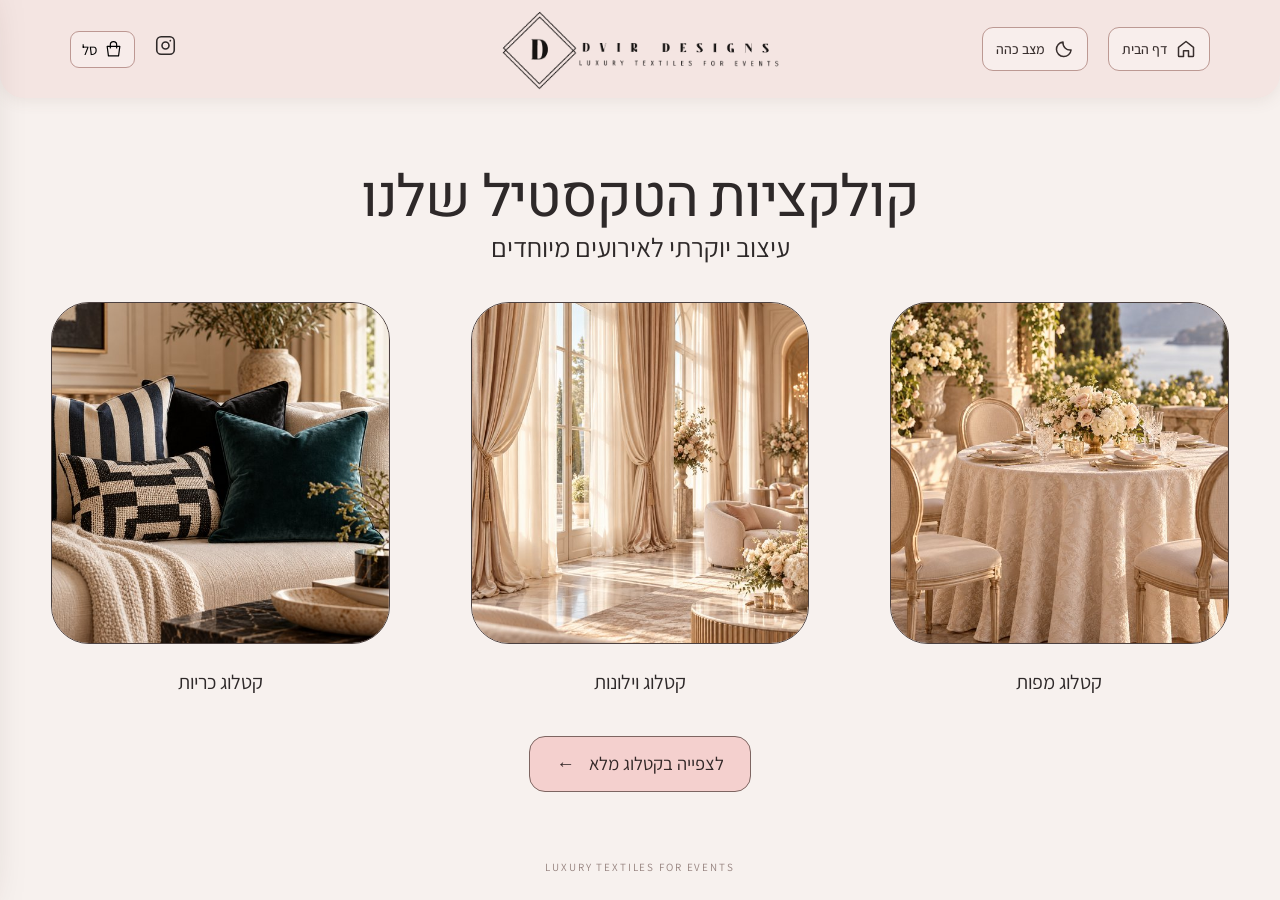
==== index.html @ cbedd1a1 "Add Instagram shortcut beside cart in header" ====
<!doctype html>
<html lang="he" dir="rtl">
<head>
  <meta charset="utf-8">
  <meta name="viewport" content="width=device-width,initial-scale=1">
  <meta name="theme-color" content="#f4e5e2">
  <meta name="description" content="DVIR DESIGNS — קולקציות טקסטיל יוקרתי לאירועים. כריות, וילונות ומפות, וסל מוצרים לשיתוף.">
  <title>DVIR DESIGNS · Luxury Textiles for Events</title>
  <link rel="preconnect" href="https://fonts.googleapis.com">
  <link rel="preconnect" href="https://fonts.gstatic.com" crossorigin>
  <link href="https://fonts.googleapis.com/css2?family=Assistant:wght@400;500;600;700&display=swap" rel="stylesheet">
  <script src="theme.js"></script>
  <link rel="stylesheet" href="style.css">
  <link rel="stylesheet" href="catalog-enhancements.css">
  <link rel="stylesheet" href="theme.css">
  <script src="config.js" defer></script>
  <script src="app.js" defer></script>
</head>
<body>
  <header class="site-header">
    <div class="header-inner">
      <div class="nav-right">
        <a class="home-nav-button" href="#home" data-nav="home" aria-label="דף הבית" title="דף הבית">
          <svg viewBox="0 0 24 24" width="20" height="20" fill="none" stroke="currentColor" stroke-width="1.8" stroke-linecap="round" stroke-linejoin="round" aria-hidden="true"><path d="m3 10 9-7 9 7v10a1 1 0 0 1-1 1h-5v-7H9v7H4a1 1 0 0 1-1-1z"/></svg>
          <span class="home-nav-label">דף הבית</span>
        </a>
        <button type="button" class="theme-toggle" id="theme-toggle" aria-label="מעבר למצב כהה" title="מעבר למצב כהה">
<svg class="theme-icon theme-icon-moon" viewBox="0 0 24 24" width="20" height="20" fill="none" stroke="currentColor" stroke-width="1.8" stroke-linecap="round" stroke-linejoin="round" aria-hidden="true"><path d="M20.5 13.2A8.7 8.7 0 0 1 10.8 3.5a8.8 8.8 0 1 0 9.7 9.7Z"/></svg>
<svg class="theme-icon theme-icon-sun" viewBox="0 0 24 24" width="20" height="20" fill="none" stroke="currentColor" stroke-width="1.8" stroke-linecap="round" stroke-linejoin="round" aria-hidden="true"><circle cx="12" cy="12" r="4"/><path d="M12 2v2m0 16v2M4.93 4.93l1.42 1.42m11.3 11.3 1.42 1.42M2 12h2m16 0h2M4.93 19.07l1.42-1.42M17.65 6.35l1.42-1.42"/></svg>
<span class="theme-label">מצב כהה</span></button></div>
      <a class="wordmark" href="#home" data-nav="home" aria-label="DVIR DESIGNS · דף הבית"><img src="assets/logo.png" alt="DVIR DESIGNS · Luxury Textiles for Events"></a>
      <div class="nav-left">
        <a class="instagram-nav-button" href="https://www.instagram.com/sarit_dvir_?igsh=YzA3M2V4NDdybXdp&amp;igsi=YzA3M2V4NDdybXdp" target="_blank" rel="noopener noreferrer" aria-label="פתיחת עמוד האינסטגרם" title="אינסטגרם">
          <svg viewBox="0 0 24 24" width="21" height="21" fill="none" stroke="currentColor" stroke-width="1.8" stroke-linecap="round" stroke-linejoin="round" aria-hidden="true">
            <rect x="2" y="2" width="20" height="20" rx="5"/>
            <circle cx="12" cy="12" r="4"/>
            <circle cx="17.5" cy="6.5" r="1" fill="currentColor" stroke="none"/>
          </svg>
        </a>
        <button class="basket-trigger" id="cart-trigger" type="button" aria-label="פתיחת סל מוצרים">
          <svg viewBox="0 0 24 24" fill="none" stroke="currentColor" stroke-width="1.5" stroke-linecap="round" stroke-linejoin="round" aria-hidden="true"><path d="M4 8h16l-1.6 12H5.6L4 8Z"/><path d="M8 10V6a4 4 0 0 1 8 0v4"/></svg>
          <span>סל</span><span class="basket-count" id="cart-count" hidden>0</span>
        </button>
      </div>
    </div>
  </header>

  <main id="main">
    <section class="home-view view is-current" id="view-home" aria-labelledby="home-heading">
      <div class="home-intro">
        <h1 id="home-heading">קולקציות הטקסטיל שלנו</h1>
        <p>עיצוב יוקרתי לאירועים מיוחדים</p>
      </div>
      <div class="category-grid">
        <a href="#pillows" data-nav="pillows" class="category-tile">
          <span class="category-image category-image-pillows"><img src="assets/home-pillows.jpg" alt="כריות נוי על ספה אלגנטית"></span>
          <span class="category-label">קטלוג כריות</span>
        </a>
        <a href="#curtains" data-nav="curtains" class="category-tile">
          <span class="category-image"><img src="assets/home-curtains.jpg" alt="וילונות ארוכים באולם אירועים אלגנטי"></span>
          <span class="category-label">קטלוג וילונות</span>
        </a>
        <a href="#tables" data-nav="tables" class="category-tile">
          <span class="category-image"><img src="assets/home-tables.jpg" alt="שולחן אירוח חגיגי עם מפת שולחן"></span>
          <span class="category-label">קטלוג מפות</span>
        </a>
      </div>
      <a class="pink-button home-cta" href="#all" data-nav="all">לצפייה בקטלוג מלא <span aria-hidden="true">←</span></a>
    </section>

    <section class="catalog-view view" id="view-catalog" aria-labelledby="catalog-heading" hidden>
      <div class="catalog-topbar">
      <div class="catalog-intro">
        <a href="#home" data-nav="home" class="back-home">← חזרה לקולקציות</a>
        <h1 id="catalog-heading">קטלוג כריות</h1>
        <p id="catalog-subtitle">בחרו פריטים וכמויות והוסיפו אותם לסל. בכריות עם כמה מידות ניתן לבחור מידה.</p>
      </div>
      <div class="kind-tabs" role="group" aria-label="בחירת קטלוג">
          <button type="button" class="kind active" data-category="pillows">כריות</button>
          <button type="button" class="kind" data-category="curtains">וילונות</button>
          <button type="button" class="kind" data-category="tables">מפות</button>
          <button type="button" class="kind" data-category="all">הקטלוג המלא</button>
        </div>
      </div>
      <div class="catalog-tools"><div class="filters-area" id="filters-area">
          <div class="size-tabs" role="group" aria-label="סינון לפי מידה">
            <button type="button" class="size-chip active" data-size="">הכל</button>
            <button type="button" class="size-chip" data-size="45×45">45×45</button>
            <button type="button" class="size-chip" data-size="30×60">30×60</button>
            <button type="button" class="size-chip" data-size="60×60">60×60</button>
            <button type="button" class="size-chip" data-size="נקניק">נקניק</button>
          </div>
        </div>
          <label class="search-wrap"><span class="sr-only">חיפוש מוצר</span><svg viewBox="0 0 24 24" aria-hidden="true" width="18" height="18" fill="none" stroke="currentColor" stroke-width="1.6"><circle cx="10.5" cy="10.5" r="6.5"/><path d="m15.5 15.5 5 5"/></svg><input id="search-products" type="search" placeholder="חיפוש לפי דגם (P-174 / C-026), צבע או שם" autocomplete="off"></label>
      </div>
      <p class="result-line" id="result-line"></p>
      <p class="catalog-disclaimer" id="catalog-disclaimer">המחירים והמלאי כפופים לאישור העסק. תמונות המוצרים שמורות בקובצי האתר. ט.ל.ח</p>
      <div class="products-grid" id="products-grid" aria-live="polite"></div>
      <div class="no-results" id="no-results" hidden>לא נמצאו פריטים. נסו לשנות את החיפוש או הסינון.</div>
      <div class="pagination" id="pagination" aria-label="טעינת מוצרים נוספים"></div>
      <div class="tables-empty" id="tables-empty" hidden>
        <img src="assets/home-tables.jpg" alt="שולחן עם מפה מעוצבת">
        <div><h2>קטלוג מפות</h2><p>טרם התקבלו נתוני מוצרים ומחירים מאומתים עבור המפות. עד להשלמת האימות, הקטלוג לא מציג דגמים או מחירים משוערים.</p><a href="https://dvir-designs.squarespace.com/" target="_blank" rel="noopener noreferrer" class="pink-button">לאתר המקורי ↗</a></div>
      </div>
    </section>

  </main>

  <footer class="footer">LUXURY TEXTILES FOR EVENTS</footer>

  <div class="cart-scrim" id="cart-scrim" hidden></div>
  <aside class="cart-panel" id="cart-panel" role="dialog" aria-label="סל המוצרים שלי" aria-modal="true" aria-hidden="true">
    <div class="cart-top">
      <div><h2>סל המוצרים שלי <span id="basket-number"></span></h2><p class="cart-top-note">בדיקת הפריטים לפני יצירת קישור לשיתוף</p></div>
      <button class="close-cart" id="close-cart" type="button" aria-label="סגירת הסל">×</button>
    </div>
    <div class="cart-list" id="cart-list"></div>
    <div class="cart-bottom">
      <div class="total-line"><span>סכום ביניים (כולל הצעות)</span><strong id="total">₪0</strong></div>
      <p id="pricing-note" class="cart-disclaimer" hidden>הצעות מחיר הן של הלקוח וטרם אושרו על ידי העסק.</p>
      <div class="customer-identification">
        <label for="customer-name">שם הלקוח <span aria-hidden="true">*</span></label>
        <input id="customer-name" name="customer-name" type="text" required maxlength="80" autocomplete="name" placeholder="יש להזין שם לפני שיתוף הסל" aria-describedby="customer-name-error customer-name-help">
        <p id="customer-name-error" role="alert" class="customer-name-error" hidden>חובה להזין שם לקוח לפני שיתוף הסל.</p>
        <p id="customer-name-help" class="customer-name-help">השם יופיע בהודעת WhatsApp ובקישור לסל. אין צורך להירשם.</p>
      </div>
      <button class="pink-button full" type="button" id="share-cart">סיום ויצירת קישור לסל <span aria-hidden="true">↗</span></button>
      <button class="outline-button full" type="button" id="whatsapp-share" disabled>שיתוף הסל ב־WhatsApp ↗</button>
      <div class="share-link-box" id="share-link-box" hidden>
        <label for="share-link-input">קישור לשיתוף הסל</label>
        <div class="share-field"><input type="text" id="share-link-input" dir="ltr" readonly aria-label="קישור לשיתוף הסל"><button type="button" id="copy-share-link" class="share-copy">העתקה</button></div>
        <p id="share-hint">הקישור מציג את כל הפריטים והכמויות כאשר פותחים אותו באתר שפורסם.</p>
      </div>
      <button class="outline-button full" type="button" id="copy-cart">העתקת רשימת המוצרים</button>
      <p class="cart-disclaimer">המחירים המוצעים בסל הם הצעות שלך בלבד ויישמרו בקישור השיתוף. העסק צריך לאשר אותן ואת המלאי; זו אינה הזמנה ששולמה.</p>
    </div>
  </aside>
  <dialog class="image-lightbox" id="image-lightbox" aria-modal="true" aria-labelledby="zoom-caption">
    <button class="zoom-close" id="zoom-close" type="button" aria-label="סגירת תמונה מוגדלת">×</button>
    <img id="zoom-image" alt="" decoding="async">
    <p id="zoom-caption"></p>
  </dialog>
  <div class="toast" id="toast" role="status" aria-live="polite"></div>
</body>
</html>
---- style.css ----
@import url('https://fonts.googleapis.com/css2?family=Assistant:wght@400;500;600;700&family=Heebo:wght@400;500&display=swap');
:root {
  --cream:#f7f1ee; --pink:#f4d0ce; --header:#f4e5e2; --ink:#2e2929;
  --stroke:#c0a6a0; --muted:#776c69; --card:#fff; --font:'Assistant',Arial,sans-serif;
}
*{box-sizing:border-box}
html{scroll-behavior:smooth}
body{margin:0;background:var(--cream);color:var(--ink);font:400 18px/1.4 var(--font);min-height:100vh;overflow-x:hidden}
body.cart-open{overflow:hidden}
[hidden]{display:none!important}
a{color:inherit;text-decoration:none}button,input,select{font:inherit}button{cursor:pointer}
button:disabled{opacity:.48;cursor:not-allowed}
img{max-width:100%;display:block}
a:focus-visible,button:focus-visible,input:focus-visible,select:focus-visible{outline:3px solid #a87974;outline-offset:3px}
.sr-only{position:absolute;width:1px;height:1px;padding:0;margin:-1px;overflow:hidden;clip:rect(0,0,0,0);white-space:nowrap;border:0}

/* Figma: unified pastel banner and the sole DVIR wordmark */
.site-header{position:relative;z-index:4;background:var(--header);border-radius:26px;margin:12px clamp(10px,1.4vw,26px) 0;overflow:hidden}
.header-inner{min-height:clamp(112px,16.3vh,172px);max-width:1800px;margin:auto;display:grid;grid-template-columns:1fr minmax(220px,590px) 1fr;align-items:center;padding:8px clamp(18px,5.5vw,92px);gap:14px}
.nav-right,.nav-left{display:flex;align-items:center;gap:clamp(8px,1.5vw,23px);font-size:clamp(15px,1.35vw,22px)}
.nav-right{justify-content:flex-start}.nav-left{justify-content:flex-end}
.nav-right a:hover,.nav-left a:hover{color:#9b6860}
.wordmark{width:100%;max-width:550px;justify-self:center}
.wordmark img{width:100%;height:auto;max-height:144px;object-fit:contain}
.basket-trigger{background:rgba(255,255,255,.28);border:1px solid #bd9893;border-radius:9px;padding:7px 11px;display:inline-flex;gap:7px;align-items:center;font-size:15px;white-space:nowrap}
.basket-trigger svg{width:19px;height:19px}
.basket-trigger:hover{background:#fff7f5}
.basket-count{display:inline-grid;min-width:19px;height:19px;place-items:center;background:#a77972;color:white;border-radius:20px;font-size:11px}

/* Figma home: generous negative space, three tall rounded collections */
main{min-height:calc(100vh - 184px)}
.view{width:100%;max-width:1800px;margin:0 auto}
.home-view{min-height:calc(100dvh - 200px);padding:clamp(32px,5.4vh,58px) clamp(20px,4vw,76px) 60px;display:flex;align-items:center;flex-direction:column}
.home-intro{text-align:center}
.home-intro h1{font-family:'Heebo',var(--font);font-size:clamp(36px,4.5vw,64px);line-height:1.13;font-weight:400;margin:0;letter-spacing:-.025em}
.home-intro p{font-size:clamp(18px,2.1vw,32px);line-height:1.3;margin:1px 0 0}
.category-grid{display:grid;grid-template-columns:repeat(3,minmax(0,1fr));gap:clamp(35px,6.3vw,110px);direction:ltr;width:100%;max-width:1230px;margin:clamp(30px,4vh,44px) auto 0;align-items:start}
.category-tile{direction:rtl;display:flex;flex-direction:column;align-items:center;gap:24px;text-align:center;min-width:0}
.category-image{display:block;width:100%;height:min(38vh,370px);min-height:258px;aspect-ratio:.93;overflow:hidden;border:1px solid #4c4140;border-radius:38px;background:#e6d6ce;transition:transform .22s ease,box-shadow .22s ease}
.category-image img{width:100%;height:100%;object-fit:cover;object-position:center}
.category-image-pillows img{transform:scaleX(-1)}
.category-tile:hover .category-image{transform:translateY(-4px);box-shadow:0 13px 25px #6f4c4226}
.category-label{font-size:clamp(20px,1.5vw,26px)}
.pink-button{display:inline-flex;align-items:center;justify-content:center;gap:14px;min-height:56px;padding:10px 26px;border:1px solid #7d6561;border-radius:16px;background:var(--pink);color:#322727;font-size:clamp(15px,1.45vw,20px);transition:background .2s}
.pink-button:hover{background:#edbfbd}
.home-cta{margin-top:clamp(30px,4.5vh,53px)}

/* Figma catalog: 5 tall cards per row with authentic stock/size selector */
.catalog-view{width:100%;max-width:1770px;padding:30px clamp(18px,3.3vw,60px) 70px;min-height:calc(100dvh - 184px)}
.catalog-topbar{display:flex;justify-content:space-between;gap:30px;align-items:center;margin-bottom:12px;flex-wrap:wrap}
.catalog-intro{text-align:right}
.catalog-intro h1{font-size:clamp(30px,3vw,43px);font-weight:500;margin:2px 0;line-height:1.15}
.catalog-intro p{margin:0;font-size:16px;color:var(--muted)}
.back-home{font-size:13px;color:#92655f}
.back-home:hover{text-decoration:underline}
.kind-tabs,.size-tabs{display:flex;gap:9px;flex-wrap:wrap;align-items:center;justify-content:center}
.kind,.size-chip{border:1px solid #9f8b86;background:#fffaf7;border-radius:99px;font-size:14px;color:#3e3531;min-height:31px;padding:4px 16px;white-space:nowrap}
.kind:hover,.size-chip:hover{background:#f7e3e0}
.kind.active,.size-chip.active{background:var(--pink);border-color:#b9908b}
.catalog-tools{display:flex;justify-content:center;border-bottom:1px solid #ebdedb;padding:12px 0 14px;gap:20px}
.filters-area{display:flex;justify-content:center;gap:17px;align-items:center;flex-wrap:wrap}
.search-wrap{display:flex;align-items:center;gap:8px;border:1px solid #cdbbb6;background:#fffbf9;border-radius:7px;padding:5px 10px;min-height:35px;color:#816f6a}
.search-wrap input{border:0;outline:0;background:transparent;color:var(--ink);font-size:14px;width:165px}
.result-line{text-align:center;font-size:14px;color:#7a6b66;margin:10px 0 5px}
.catalog-disclaimer{text-align:center;font-size:12px;color:#8b7a75;margin:0 0 18px}
.products-grid{display:grid;grid-template-columns:repeat(5,minmax(0,1fr));gap:clamp(12px,1.6vw,22px);direction:rtl}
.product-card{min-width:0;background:white;border:1px solid #a89a97;border-radius:8px;display:flex;flex-direction:column;align-items:stretch;padding:12px 13px 13px;min-height:395px;transition:box-shadow .2s}
.product-card:hover{box-shadow:0 9px 18px #49302912}
.product-photo{width:100%;height:clamp(166px,17.2vw,216px);display:grid;place-items:center;overflow:hidden;background:#fff}
.product-photo img{display:block;width:100%;height:100%;object-fit:contain}
.product-photo .picture-warning{display:none;font-size:12px;color:#76655e;text-align:center}
.product-photo.is-broken img{display:none}.product-photo.is-broken .picture-warning{display:block}
.product-title{text-align:center;font-size:17px;line-height:1.23;font-weight:500;margin:8px 0 3px}
.product-price{text-align:center;font-size:20px;margin:1px 0 3px}
.product-size-label{text-align:center;color:#83756f;font-size:12px;min-height:19px;margin:0 0 6px}
.product-options{margin-top:auto;display:flex;flex-direction:column;gap:4px}
.product-options label{font-size:12px;color:#73635d;text-align:center}
.product-size{background:white;border:1px solid #d3c1bb;border-radius:5px;height:30px;width:100%;font-size:12px;color:#4a3f3a;padding:0 5px;text-align:center}
.product-stock{text-align:center;color:#786a65;font-size:12px;min-height:18px}
.product-add{font-size:13px;color:#463430;font-weight:500;border:1px solid #caa9a4;border-radius:8px;min-height:33px;background:#f0cfcc;padding:5px 8px}
.product-add:hover{background:#e7bdb8}
.no-results{text-align:center;padding:60px 18px;color:var(--muted)}
.pagination{margin:26px auto 0;display:flex;justify-content:center;align-items:center;gap:8px;flex-wrap:wrap;direction:rtl}
.pagination button{border:1px solid #d5beb7;border-radius:7px;background:white;color:#4a3a36;padding:7px 12px;min-width:36px}
.pagination button.active,.pagination button:hover:not(:disabled){background:var(--pink)}
.page-ellipsis{color:#7b6d68;padding:0 2px}
.tables-empty{margin:40px auto;max-width:800px;border-radius:16px;background:#fff;border:1px solid #ddc9c2;display:grid;grid-template-columns:minmax(160px,240px) 1fr;align-items:center;gap:26px;padding:18px}
.tables-empty img{aspect-ratio:1;object-fit:cover;border-radius:12px}
.tables-empty h2{font-weight:500;margin:0 0 8px}.tables-empty p{margin:0 0 15px;color:var(--muted);font-size:16px}

/* Supporting text views and footer */
.simple-view{max-width:1000px;padding:55px 22px 90px;min-height:calc(100dvh - 220px)}
.simple-view h1{font-size:42px;font-weight:500}.simple-view p{font-size:20px;line-height:1.7}
.simple-image{max-width:490px;border-radius:24px;max-height:380px;object-fit:cover;margin-top:30px}
.footer{text-align:center;color:#95827e;letter-spacing:.17em;font-size:11px;padding:8px 10px 19px}

/* Cart: no checkout, only an actionable shareable URL */
.cart-scrim{position:fixed;inset:0;z-index:25;background:#2b1d1c69}
.cart-panel{position:fixed;z-index:26;inset:0 auto 0 0;width:min(465px,100%);height:100dvh;background:#fffaf8;display:flex;flex-direction:column;box-shadow:0 0 45px #34201943;transform:translateX(-105%);transition:transform .25s ease}
.cart-panel.is-open{transform:translateX(0)}
.cart-top{display:flex;justify-content:space-between;gap:12px;align-items:center;border-bottom:1px solid #e8d7d1;padding:19px 24px}
.cart-top h2{font-size:27px;margin:0;font-weight:500}.cart-top-note{font-size:13px;color:#826f69;margin:4px 0 0}
.close-cart{border:0;background:transparent;font-size:34px;line-height:1;min-width:36px}
.cart-list{padding:10px 22px;flex:1;min-height:0;overflow-y:auto}
.cart-empty{margin:55px auto;text-align:center;color:#85716c}.cart-empty .symbol{display:block;font-size:35px;color:#bd9a94}
.cart-line{display:grid;grid-template-columns:72px 1fr;gap:13px;padding:13px 0;border-bottom:1px solid #ebddd8}
.cart-line img{height:72px;width:72px;object-fit:contain;background:white;border-radius:5px;border:1px solid #e8ded9}
.cart-line strong{font-size:15px}.cart-line .meta{font-size:12px;color:#75665f;margin-top:4px}.cart-line .price{font-size:15px;font-weight:600;margin-top:5px}
.cart-line .quantity-row{display:flex;align-items:center;gap:9px;margin-top:10px}.quantity-row button{background:white;border:1px solid #d8c2bb;min-width:29px;height:27px}
.quantity-row .remove{background:transparent;border:0;color:#97746e;font-size:12px}
.cart-size-select{border:1px solid #d5c4bf;background:white;border-radius:4px;color:#4c3b36;padding:3px;font-size:12px}
.cart-bottom{border-top:1px solid #ead9d3;padding:15px 24px 20px;background:white;overflow-y:auto;max-height:58dvh}
.total-line{display:flex;align-items:center;justify-content:space-between;margin-bottom:14px;font-size:17px}.total-line strong{font-size:24px}
.full{width:100%}.outline-button{width:100%;background:#fff;border:1px solid #c4a9a2;color:#604c47;font-size:16px;border-radius:11px;min-height:43px;margin-top:10px}.outline-button:hover{background:#faf0ed}
.cart-disclaimer{font-size:12px;line-height:1.5;color:#866f69;margin:10px 0 0}
.share-link-box{margin:12px 0;border-radius:9px;background:#f8efeb;border:1px solid #ddc8c1;padding:10px}
.share-link-box label{font-size:14px;display:block;margin-bottom:6px}
.share-field{display:flex;direction:ltr;gap:7px}.share-field input{min-width:0;width:100%;flex:1;padding:7px;border:1px solid #cdb6b0;border-radius:5px;background:#fff;font:12px Arial,sans-serif;direction:ltr}
.share-copy{white-space:nowrap;background:var(--pink);border:1px solid #c7aaa3;border-radius:6px;padding:5px 10px;font-size:13px}
.share-link-box p{font-size:12px;color:#76615a;margin:7px 0 0}
.toast{position:fixed;bottom:20px;right:20px;z-index:29;color:white;background:#352925;border-radius:8px;padding:10px 18px;opacity:0;pointer-events:none;transform:translateY(12px);transition:.2s;font-size:14px}
.toast.show{opacity:1;transform:translateY(0)}

@media (max-width:1100px){
  .header-inner{grid-template-columns:minmax(0,1fr) minmax(200px,440px) minmax(0,1fr);padding-inline:25px}
  .category-grid{gap:clamp(15px,3vw,35px);max-width:100%}
  .catalog-view{padding-inline:16px}
  .products-grid{gap:10px}
  .product-card{padding:8px;min-height:335px}
  .product-photo{height:clamp(120px,17vw,176px)}
  .product-title{font-size:15px}.product-price{font-size:17px}
}
@media (max-width:740px){
  .site-header{margin:7px 7px 0;border-radius:14px}
  .header-inner{min-height:86px;grid-template-columns:minmax(0,1fr) minmax(130px,200px) minmax(0,1fr);gap:5px;padding:8px 13px}
  .wordmark img{max-height:65px}
  .nav-right,.nav-left{font-size:14px;gap:9px}
  .basket-trigger{padding:6px 7px}.basket-trigger svg{width:17px;height:17px}.basket-trigger span:not(.basket-count){display:none}
  .home-view{padding:32px 15px 45px;min-height:calc(100dvh - 105px)}
  .home-intro h1{font-size:clamp(29px,5vw,40px)}.home-intro p{font-size:18px}
  .category-grid{gap:15px;max-width:680px;margin-top:28px}
  .category-image{height:auto;min-height:0;aspect-ratio:.87;border-radius:15px}
  .category-tile{gap:11px}.category-label{font-size:16px}
  .home-cta{margin-top:40px}
  .catalog-view{padding:20px 13px 55px}
  .catalog-topbar{align-items:center;justify-content:center;gap:17px}
  .catalog-intro{text-align:center}.catalog-intro h1{font-size:29px}.catalog-intro p{font-size:13px}
  .kind-tabs{gap:6px}.kind{font-size:13px;padding:4px 11px}
  .catalog-tools{padding:11px 0}.filters-area{gap:10px}.size-tabs{gap:5px}.size-chip{font-size:12px;padding:3px 9px}
  .result-line{font-size:12px}.catalog-disclaimer{font-size:11px}
  .products-grid{grid-template-columns:repeat(3,minmax(0,1fr));gap:9px}
  .product-card{padding:7px;min-height:300px}.product-photo{height:115px}.product-title{font-size:14px}.product-price{font-size:16px}
  .product-size-label{font-size:11px}.product-add{font-size:11px}.product-stock{font-size:10px}
  .tables-empty{grid-template-columns:1fr;max-width:550px;margin:30px auto}.tables-empty img{max-height:270px;aspect-ratio:1.7;width:100%}
}
@media (max-width:510px){
  .header-inner{grid-template-columns:minmax(0,1fr) minmax(130px,180px) minmax(0,1fr)}
  .nav-right a{font-size:13px}
  .home-intro h1{font-size:31px}.home-intro p{font-size:17px}
  .category-grid{grid-template-columns:1fr;max-width:340px;gap:23px;margin-top:30px}
  .category-image{aspect-ratio:1.17;max-height:280px}
  .category-label{font-size:19px}.home-cta{margin-top:30px}
  .products-grid{grid-template-columns:repeat(2,minmax(0,1fr));gap:9px}
  .product-card{padding:7px;min-height:318px}
  .product-photo{height:150px}
  .catalog-topbar{gap:14px}
  .cart-panel{width:100%}
}
@media(prefers-reduced-motion:reduce){*{scroll-behavior:auto!important;transition:none!important}}

/* Responsive catalog layout refinements */
.site-header{margin:0;border-radius:0 0 24px 24px}
.header-inner{min-height:170px}
.home-view{max-width:none;width:100%;min-height:calc(100svh - 205px)}
.home-intro{padding-top:20px}
.home-intro h1{line-height:1.1}
.category-grid{width:min(100%,1180px)}
.catalog-view{max-width:1480px;margin-inline:auto;width:100%;min-height:calc(100svh - 215px)}
.products-grid{grid-template-columns:repeat(5,minmax(0,1fr));gap:20px}
.product-card{background:transparent;border:0;padding:0;min-height:392px;box-shadow:none;border-radius:0;gap:2px}
.product-card:hover{box-shadow:none}
.product-photo{background:#fff;border:0;border-radius:13px;height:208px;box-shadow:none}
.product-photo img{object-fit:contain;width:86%;height:86%;margin:auto}
.picture-warning{display:none;align-items:center;justify-content:center;flex-direction:column;gap:10px;padding:15px;background:linear-gradient(155deg,#f1e7e2,#f9f5f2);height:100%;width:100%;font-size:12px;line-height:1.3;color:#8a746b;text-align:center}
.product-photo.is-broken .picture-warning{display:flex}
.picture-warning .photo-icon{font-size:29px;color:#bb9d93}
.product-title{font-size:20px;margin-top:8px;margin-bottom:1px}
.product-descriptor{font-size:12px;color:#645753;min-height:31px;text-align:center;line-height:1.22;max-height:45px;overflow:hidden}
.product-extra{text-align:center;font-size:12px;color:#685e59;margin-bottom:3px}
.product-price{font-size:18px;min-height:25px}
.product-size-label{font-size:12px;min-height:22px}
.product-options{gap:5px}
.product-add{background:#f0cfcc;border:1px solid #a88680;border-radius:10px}
.kind.active{background:#332929;color:#fff;border-color:#332929}
.catalog-intro h1{font-size:39px}
.catalog-tools{border-bottom:none}
.no-results{font-size:16px}
@media(min-width:1500px){.home-view{padding-inline:max(6vw,40px)}.category-grid{width:1320px;max-width:94%}.product-photo{height:235px}.catalog-view{max-width:1500px}.catalog-topbar{gap:50px}}
@media(max-width:1100px){.products-grid{gap:12px}.product-photo{height:160px}.product-title{font-size:16px}.product-card{min-height:350px}}
@media(max-width:740px){.site-header{margin:0;border-radius:0 0 14px 14px}.header-inner{min-height:90px}.home-view{min-height:0}.home-intro{padding-top:0}.products-grid{grid-template-columns:repeat(3,minmax(0,1fr));gap:12px}.product-photo{height:133px}.product-title{font-size:15px}}
@media(max-width:510px){.header-inner{min-height:86px}.products-grid{grid-template-columns:repeat(2,minmax(0,1fr));gap:12px}.product-photo{height:145px}.product-card{min-height:340px}.product-title{font-size:14px}.product-descriptor{font-size:11px}.product-price{font-size:15px}.product-options{gap:5px}.catalog-topbar{align-items:center}}

/* Cart label and controls: black ink on the pastel surface */
.basket-trigger,.basket-trigger svg,.basket-trigger>span:not(.basket-count),
.cart-panel,.cart-top h2,.cart-line strong,.cart-line .price,
.cart-bottom .total-line,.cart-panel button:not(.basket-count){color:#000}
.basket-count{color:#fff}
/* Product cards without a choice of size do not show an inert size/length dropdown. */
.product-options[data-single-size="true"] .product-size,
.product-options[data-single-size="true"]>label{display:none}
.product-options[data-single-size="true"]{padding-top:5px}

/* v6: Hide irrelevant top-of-catalogue filters on curtains and tablecloths. */
.filters-area[hidden], .catalog-tools:has(.filters-area[hidden]) {display:none!important}
.source-photo-link{margin-top:6px;text-align:center;font-size:11px;color:#76554b;text-decoration:underline;text-underline-offset:3px;line-height:1.5}
.source-photo-link:focus-visible{outline:2px solid #76554b;outline-offset:3px}


/* ======================================================================
   DVIR DESIGNS / MOBILE EDITION
   Keeps the original Figma palette, imagery, typography and rounded cards.
   Layout-only adjustments, activated only on smaller screens.
   ====================================================================== */
@media (max-width: 900px) {
  .header-inner { min-height: 124px; grid-template-columns: minmax(60px,1fr) minmax(210px,420px) minmax(60px,1fr); padding-inline: clamp(16px,4vw,36px); }
  .wordmark { width: 100%; }
  .catalog-topbar { gap: 18px; }
  .catalog-intro h1 { font-size: 34px; }
  .products-grid { grid-template-columns: repeat(3,minmax(0,1fr)); gap: clamp(12px,2.2vw,19px); }
  .product-photo { height: clamp(155px,22vw,210px); }
  .product-card { min-height: 340px; }
}
@media (max-width: 700px) {
  html { scroll-padding-top: 95px; }
  body { font-size: 16px; }
  .site-header { position: sticky; top: 0; z-index: 24; border-radius: 0 0 16px 16px; box-shadow: 0 2px 12px #65514a0c; }
  .header-inner { min-height: 92px; grid-template-columns: minmax(56px,1fr) minmax(0,220px) minmax(56px,1fr); gap: 9px; padding: 10px 16px; }
  .wordmark img { max-height: 70px; }
  .nav-left { justify-content: flex-end; min-width: 0; }
  .nav-right { min-width: 0; }
  .basket-trigger { min-width: 46px; min-height: 44px; padding: 8px; justify-content: center; gap: 5px; border-radius: 10px; }
  .basket-trigger svg { width: 21px; height: 21px; flex-shrink: 0; }
  .basket-trigger span:not(.basket-count) { display: none; }
  .basket-count { min-width: 18px; height: 18px; font-size: 11px; }
  .home-view { min-height: 0; padding: 32px 20px 48px; }
  .home-intro { padding-top: 0; }
  .home-intro h1 { font-size: clamp(30px,6vw,42px); line-height: 1.17; }
  .home-intro p { font-size: clamp(17px,3.9vw,22px); margin-top: 7px; }
  .category-grid { gap: 18px; margin-top: 29px; }
  .category-image { min-height: 0; aspect-ratio: .9; height: auto; border-radius: 25px; }
  .category-tile { gap: 13px; }
  .category-label { font-size: 18px; }
  .home-cta { margin-top: 33px; width: min(100%,320px); }
  .pink-button { min-height: 48px; font-size: 16px; }
  .catalog-view { padding: 21px 16px 55px; min-height: calc(100dvh - 124px); }
  .catalog-topbar { flex-direction: column; align-items: stretch; gap: 17px; margin-bottom: 4px; }
  .catalog-intro { text-align: center; }
  .catalog-intro h1 { font-size: clamp(29px,6vw,36px); margin-top: 7px; }
  .catalog-intro p { font-size: 14px; line-height: 1.5; max-width: 450px; margin: 5px auto 0; }
  .back-home { font-size: 13px; min-height: 30px; display: inline-flex; align-items: center; }
  .kind-tabs { width: 100%; max-width: 100%; flex-wrap: nowrap; justify-content: flex-start; overflow-x: auto; overscroll-behavior-x: contain; padding: 4px 2px 9px; gap: 8px; scrollbar-width: none; -webkit-overflow-scrolling: touch; }
  .kind-tabs::-webkit-scrollbar,.size-tabs::-webkit-scrollbar { display: none; }
  .kind { flex: 0 0 auto; white-space: nowrap; min-height: 42px; padding: 9px 17px; font-size: 14px; }
  .catalog-tools { padding: 8px 0 10px; }
  .filters-area { flex-direction: column; width: 100%; max-width: 100%; align-items: stretch; gap: 9px; }
  .size-tabs { width: 100%; flex-wrap: nowrap; justify-content: flex-start; overflow-x: auto; overscroll-behavior-x: contain; padding: 2px 2px 5px; scrollbar-width: none; -webkit-overflow-scrolling: touch; }
  .size-chip { flex: 0 0 auto; white-space: nowrap; min-height: 40px; padding: 7px 13px; font-size: 13px; }
  .search-wrap { width: 100%; min-height: 44px; }
  .search-wrap input { width: 100%; min-width: 0; flex: 1; font-size: 16px; }
  .result-line { margin-top: 9px; }
  .catalog-disclaimer { margin-bottom: 14px; padding-inline: 4px; line-height: 1.5; }
  .products-grid { grid-template-columns: repeat(2,minmax(0,1fr)); gap: 21px 13px; }
  .product-card { min-width: 0; min-height: 0; gap: 3px; padding: 0; }
  .product-photo { height: auto; aspect-ratio: 1 / 1.07; border-radius: 15px; }
  .product-photo img { width: 90%; height: 90%; object-fit: contain; }
  .product-title { font-size: clamp(15px,3.5vw,19px); line-height: 1.28; overflow-wrap: anywhere; margin: 8px 0 0; }
  .product-descriptor { font-size: 12px; line-height: 1.4; min-height: 34px; max-height: 52px; }
  .product-price { font-size: 17px; line-height: 1.4; min-height: 24px; }
  .product-size-label { font-size: 12px; line-height: 1.35; min-height: 18px; overflow-wrap: anywhere; }
  .product-extra { line-height: 1.4; }
  .product-options { margin-top: auto; gap: 5px; min-width: 0; }
  .product-size { width: 100%; height: 42px; font-size: 14px; }
  .product-stock { font-size: 12px; min-height: 18px; line-height: 1.3; }
  .product-add { width: 100%; min-height: 44px; font-size: 14px; padding: 8px 6px; border-radius: 11px; }
  .pagination { gap: 6px; margin-top: 27px; }
  .pagination button { min-width: 40px; min-height: 44px; padding: 8px 10px; }
  .footer { font-size: 10px; padding: 10px 8px 19px; }
  .cart-panel { width: 100%; max-width: 100%; height: 100dvh; }
  .cart-top { padding: max(17px,env(safe-area-inset-top)) 19px 15px; }
  .cart-top h2 { font-size: 24px; }
  .cart-top-note { font-size: 12px; line-height: 1.4; }
  .close-cart { min-width: 44px; min-height: 44px; display: grid; place-items: center; }
  .cart-list { padding: 9px 18px; }
  .cart-line { grid-template-columns: 72px minmax(0,1fr); gap: 12px; }
  .cart-line > div { min-width: 0; }
  .cart-line strong { display: block; overflow-wrap: anywhere; }
  .cart-line .quantity-row { gap: 9px; flex-wrap: wrap; }
  .quantity-row button { min-width: 38px; height: 38px; border-radius: 7px; }
  .quantity-row .remove { min-width: 44px; height: 38px; }
  .cart-size-select { min-height: 36px; max-width: 100%; }
  .cart-bottom { padding: 15px 19px max(20px,env(safe-area-inset-bottom)); max-height: 57dvh; }
  .total-line { margin-bottom: 11px; }
  .full { min-height: 46px; }
  .share-field { min-width: 0; }
  .share-field input { font-size: 14px; min-width: 0; }
  .share-copy { min-height: 42px; }
  .toast { right: 12px; left: 12px; bottom: max(12px,env(safe-area-inset-bottom)); text-align: center; line-height: 1.4; }
}
@media (max-width: 520px) {
  .header-inner { grid-template-columns: minmax(46px,1fr) minmax(0,196px) minmax(46px,1fr); padding-inline: 13px; min-height: 85px; }
  .wordmark img { max-height: 65px; }
  .home-view { padding: 27px 19px 45px; }
  .category-grid { grid-template-columns: 1fr; width: 100%; max-width: 365px; gap: 23px; margin-top: 26px; }
  .category-image { width: 100%; aspect-ratio: 1.12; height: auto; max-height: 330px; min-height: 0; border-radius: 27px; }
  .category-label { font-size: 20px; }
  .home-cta { margin-top: 30px; }
  .catalog-view { padding: 19px 13px 50px; }
  .products-grid { gap: 21px 10px; }
  .product-photo { border-radius: 13px; }
  .product-card { min-height: 0; }
  .product-title { font-size: 15px; }
  .product-price { font-size: 16px; }
  .product-add { font-size: 13px; }
}
@media (max-width: 355px) {
  .header-inner { grid-template-columns: 42px minmax(0,1fr) 42px; padding-inline: 10px; }
  .home-intro h1 { font-size: 28px; }
  .home-intro p { font-size: 16px; }
  .catalog-view { padding-inline: 10px; }
  .products-grid { gap: 18px 9px; }
  .product-title { font-size: 14px; }
  .product-stock,.product-size-label { font-size: 11px; }
  .product-add { font-size: 12px; }
  .pagination { gap: 4px; }
  .pagination button { min-width: 36px; padding-inline: 7px; font-size: 13px; }
}

/* Product image enlargement — preserves the original DVIR DESIGNS design */
.product-photo-trigger{display:block;position:relative;width:100%;height:100%;padding:0;border:0;background:transparent;border-radius:inherit;cursor:zoom-in}
.product-photo-trigger img{width:86%;height:86%;object-fit:contain;margin:auto}
.product-photo-trigger::after{content:'⤢';position:absolute;bottom:9px;left:10px;border:1px solid #d8c7c1;background:#fffaf4e8;color:#5c4944;font-size:18px;line-height:1;border-radius:8px;padding:4px 6px;opacity:.85;pointer-events:none}
.product-photo-trigger:hover::after,.product-photo-trigger:focus-visible::after{opacity:1;background:#f0cfcc}
.product-photo-trigger:focus-visible,.cart-photo-trigger:focus-visible,.zoom-close:focus-visible{outline:3px solid #a67d76;outline-offset:2px}
.product-photo.is-broken .product-photo-trigger{display:none}
.cart-photo-trigger{width:72px;height:72px;padding:0;border:0;background:transparent;cursor:zoom-in}
.cart-photo-trigger img{width:72px;height:72px;object-fit:contain}
.image-lightbox{position:fixed;inset:0;margin:auto;box-sizing:border-box;max-width:min(96vw,1100px);max-height:96dvh;width:fit-content;min-width:min(280px,92vw);padding:48px 16px 16px;border:1px solid #d7c0b9;border-radius:18px;background:#fffaf8;color:#302829;box-shadow:0 25px 90px #1e131b70;overscroll-behavior:contain}
.image-lightbox::backdrop{background:rgba(27,20,22,.84)}
.image-lightbox #zoom-image{display:block;margin:auto;width:auto;max-width:100%;max-height:calc(90dvh - 115px);object-fit:contain;border-radius:7px}
.image-lightbox #zoom-caption{font-size:15px;line-height:1.35;text-align:center;margin:12px 0 0;color:#56433d}
.image-lightbox .zoom-close{position:absolute;top:8px;left:10px;display:grid;place-items:center;width:40px;height:40px;font-size:29px;line-height:1;padding:0;background:#f0cfcc;color:#302829;border:1px solid #b69a91;border-radius:50%;cursor:pointer}
@media(max-width:510px){.image-lightbox{max-width:100vw;width:calc(100vw - 16px);padding:55px 10px 12px;border-radius:13px}.image-lightbox #zoom-image{max-height:calc(90dvh - 130px)}.product-photo-trigger::after{font-size:15px;bottom:4px;left:4px}}

/* Customer identification is mandatory only for sharing, not for browsing or cart building. */
.customer-identification{margin:12px 0 13px;display:flex;flex-direction:column;gap:5px}
.customer-identification label{display:block;font-size:14px;font-weight:600;color:#4d3a36}
.customer-identification label span{color:#9b3f49}
.customer-identification input{display:block;box-sizing:border-box;width:100%;max-width:100%;min-height:44px;padding:9px 12px;border:1px solid #cbb2aa;border-radius:9px;background:#fffaf8;color:#302829;font:inherit;font-size:16px;direction:rtl}
.customer-identification input:focus{outline:2px solid #be8a83;outline-offset:1px}
.customer-identification input[aria-invalid="true"]{border-color:#aa3442}
.customer-name-help,.customer-name-error{font-size:12px;line-height:1.4;margin:2px 0 0}
.customer-name-help{color:#796762}.customer-name-error{color:#ab3848;font-weight:600}
---- catalog-enhancements.css ----
/* DVIR DESIGNS — consistent catalog imagery and useful controls */
.catalog-tools{display:flex;gap:clamp(12px,2vw,24px);align-items:center;justify-content:center;flex-wrap:wrap}
.catalog-tools .filters-area[hidden]{display:none!important}
.catalog-tools:has(.filters-area[hidden]){display:flex!important}
.catalog-tools .search-wrap{margin:0;min-width:min(100%,290px);border-radius:11px;background:#fffdfa;padding:8px 13px;min-height:44px}
.catalog-tools .search-wrap:focus-within{border-color:#a57d79;box-shadow:0 0 0 2px #e8c8c355}
.catalog-tools .search-wrap input{width:min(360px,48vw);font:inherit;font-size:14px;outline:0}
.product-photo{background:#fff;isolation:isolate}
.product-photo-trigger{display:grid;place-items:center}
.product-photo-trigger img{width:90%;height:90%;max-height:100%;object-fit:contain}
.pagination .load-more-products{border-radius:12px;padding:13px 29px;min-height:46px;min-width:220px;border:1px solid #cda9a3;background:#f0ceca;color:#392927;font-weight:600;font-size:15px;box-shadow:0 4px 15px #634a3b10}
.pagination .load-more-products:hover,.pagination .load-more-products:focus-visible{background:#e7beba;outline-offset:3px}
#whatsapp-share{margin-top:10px;border-radius:10px;color:#3e3534;background:#fff8f5;border:1px solid #cda9a3}
#whatsapp-share:hover:not(:disabled){background:#f7e8e3}
@media(max-width:740px){.catalog-tools{flex-direction:column;gap:12px}.catalog-tools .search-wrap{width:100%;max-width:100%}.catalog-tools .search-wrap input{width:100%;font-size:16px}.catalog-tools .filters-area{width:100%}.pagination .load-more-products{width:min(100%,320px);min-height:48px}}

/* Square edge-to-edge catalog images, including every curtain, pillow and tablecloth.
   Zoom stays uncropped for closer inspection; imported phone screenshots are trimmed in app.js. */
.product-photo{aspect-ratio:1/1;height:auto;overflow:hidden}
.product-photo-trigger{display:block;width:100%;height:100%;overflow:hidden;border-radius:inherit}
.product-photo-trigger img{display:block;width:100%;height:100%;max-height:none;margin:0;object-fit:cover;object-position:center}
.cart-photo-trigger img{object-fit:cover}
.price-offer-label{display:flex;flex-wrap:wrap;gap:8px;align-items:center;margin-top:10px;font-size:12px;line-height:1.6;color:#5e4a44}
.price-offer-input{flex:1 1 135px;min-width:105px;max-width:170px;height:38px;padding:6px 10px;border:1px solid #c7a9a0;border-radius:8px;background:#fffdfb;color:#28201e;font:inherit;font-size:15px;text-align:left}
.price-offer-input:focus{outline:2px solid #b78e86;outline-offset:1px}
.cart-product-details{min-width:0}
@media(max-width:510px){.price-offer-label{align-items:flex-start;flex-direction:column;gap:5px}.price-offer-input{width:100%;max-width:160px;flex-basis:auto}}
---- theme.css ----
/* DVIR DESIGNS LIGHT/DARK THEME — loaded last to preserve original layout. */
:root{color-scheme:light}
.theme-toggle{display:inline-flex;align-items:center;justify-content:center;gap:9px;min-height:44px;padding:8px 13px;border:1px solid #bc9993;border-radius:11px;background:#ffffff55;color:#382e2d;font:500 14px/1.2 'Assistant',Arial,sans-serif;white-space:nowrap;cursor:pointer;transition:background-color .2s,border-color .2s,color .2s}
.theme-toggle:hover{background:#fff8f5}
.theme-toggle:focus-visible{outline:3px solid #a87974;outline-offset:3px}
.theme-toggle .theme-icon{display:block;flex:none}
html:not([data-theme="dark"]) .theme-toggle .theme-icon-sun,html[data-theme="dark"] .theme-toggle .theme-icon-moon{display:none}
@media(max-width:740px){
 .theme-toggle{width:44px;height:44px;min-width:44px;padding:8px}
 .theme-toggle .theme-label{display:none}
 .site-header .nav-right,.site-header .nav-left{min-width:44px}
}
html[data-theme="dark"]{
 background:#1c191d;
 color-scheme:dark;
 --cream:#1c191d;--pink:#ddb2b8;--header:#2d252b;--ink:#f7eff0;--stroke:#76626a;--muted:#d2c1c6;--card:#2b252b
}
html[data-theme="dark"] body{background:var(--cream);color:var(--ink)}
html[data-theme="dark"] .site-header{background:var(--header);box-shadow:0 2px 15px #0003}
html[data-theme="dark"] .wordmark img{filter:brightness(0) invert(1)}
html[data-theme="dark"] .theme-toggle{background:#3a3037;color:#f7eff0;border-color:#8c717c}
html[data-theme="dark"] .theme-toggle:hover{background:#4b3944}
html[data-theme="dark"] .basket-trigger{background:#3b3038;border-color:#816b74;color:#f7eff0}
html[data-theme="dark"] .basket-trigger:hover{background:#493b46}
html[data-theme="dark"] .basket-trigger svg,html[data-theme="dark"] .basket-trigger>span:not(.basket-count){color:#f7eff0}
html[data-theme="dark"] .basket-count{background:#c58e9c;color:#211b20}
html[data-theme="dark"] .category-image{background:#2b2529;border-color:#786870}
html[data-theme="dark"] .category-tile:hover .category-image{box-shadow:0 13px 28px #0008}
html[data-theme="dark"] .home-intro,html[data-theme="dark"] .category-label{color:var(--ink)}
html[data-theme="dark"] .catalog-intro p,html[data-theme="dark"] .result-line,
html[data-theme="dark"] .catalog-disclaimer,html[data-theme="dark"] .product-descriptor,
html[data-theme="dark"] .product-extra,html[data-theme="dark"] .product-size-label,
html[data-theme="dark"] .product-stock,html[data-theme="dark"] .product-options label,
html[data-theme="dark"] .footer{color:#cdbcc1}
html[data-theme="dark"] .back-home,html[data-theme="dark"] .source-photo-link{color:#e5b5c0}
html[data-theme="dark"] .kind,html[data-theme="dark"] .size-chip,
html[data-theme="dark"] .pagination button{background:#302a30;color:#f5ebed;border-color:#79656f}
html[data-theme="dark"] .kind:hover,html[data-theme="dark"] .size-chip:hover,
html[data-theme="dark"] .pagination button:hover{background:#493942}
html[data-theme="dark"] .kind.active,html[data-theme="dark"] .size-chip.active,
html[data-theme="dark"] .pagination button.active{background:#dbb0b7;color:#2b2025;border-color:#dbb0b7}
html[data-theme="dark"] .catalog-tools{border-color:#564a50}
html[data-theme="dark"] .search-wrap,html[data-theme="dark"] .catalog-tools .search-wrap{background:#302a30;color:#e4ced4;border-color:#79656f}
html[data-theme="dark"] .search-wrap input{background:transparent;color:#faf1f2}
html[data-theme="dark"] input::placeholder{color:#bba9b0;opacity:1}
html[data-theme="dark"] .product-photo{background:#2a252b}
html[data-theme="dark"] .product-photo-trigger::after{background:#322930e8;color:#f6eef0;border-color:#957c86}
html[data-theme="dark"] .product-photo-trigger:hover::after{background:#57424c}
html[data-theme="dark"] .picture-warning{background:linear-gradient(155deg,#302930,#44353c);color:#e5cbd0}
html[data-theme="dark"] .picture-warning .photo-icon{color:#ddb1bb}
html[data-theme="dark"] .product-size,html[data-theme="dark"] .cart-size-select{background:#302a30;color:#f6edf0;border-color:#816b74}
html[data-theme="dark"] .pink-button,html[data-theme="dark"] .product-add,
html[data-theme="dark"] .pagination .load-more-products{background:#dcb0b8;color:#271e22;border-color:#b58993}
html[data-theme="dark"] .pink-button:hover,html[data-theme="dark"] .product-add:hover,
html[data-theme="dark"] .pagination .load-more-products:hover{background:#ecc4cb}
html[data-theme="dark"] .tables-empty{background:#2a242b;border-color:#75616a;color:#f6eef0}
html[data-theme="dark"] .tables-empty p{color:#d0bdc3}
html[data-theme="dark"] .cart-panel,html[data-theme="dark"] .cart-bottom{background:#262128;color:#f6edf0}
html[data-theme="dark"] .cart-top{border-bottom-color:#63535e}
html[data-theme="dark"] .cart-bottom{border-top-color:#63535e}
html[data-theme="dark"] .cart-line{border-bottom-color:#584a52}
html[data-theme="dark"] .cart-top h2,html[data-theme="dark"] .cart-line strong,
html[data-theme="dark"] .cart-line .price,html[data-theme="dark"] .cart-bottom .total-line,
html[data-theme="dark"] .cart-panel button:not(.basket-count){color:#f6edf0}
html[data-theme="dark"] .cart-top-note,html[data-theme="dark"] .cart-empty,
html[data-theme="dark"] .cart-line .meta,html[data-theme="dark"] .cart-disclaimer,
html[data-theme="dark"] .cart-line .remove{color:#d4bfc7}
html[data-theme="dark"] .cart-line img{background:#342b32;border-color:#675560}
html[data-theme="dark"] .quantity-row button,html[data-theme="dark"] .cart-size-select,
html[data-theme="dark"] .outline-button{background:#392f37;border:1px solid #806a75;color:#f9eef1}
html[data-theme="dark"] .quantity-row button:hover,html[data-theme="dark"] .outline-button:hover{background:#513d49}
html[data-theme="dark"] .cart-panel button.pink-button:not(.basket-count){background:#ddb2b8;color:#281d24;border-color:#aa8790}
html[data-theme="dark"] .cart-panel button.pink-button:not(.basket-count):hover{background:#ecc4ca}
html[data-theme="dark"] .price-offer-label{color:#e3cbd2}
html[data-theme="dark"] .price-offer-input,html[data-theme="dark"] .share-field input{background:#342b32;color:#f9eef1;border-color:#806973}
html[data-theme="dark"] .share-link-box{background:#342a32;border-color:#725e68}
html[data-theme="dark"] .share-link-box label,html[data-theme="dark"] .share-link-box p{color:#e7d2da}
html[data-theme="dark"] .share-copy{background:#dcb0b8;color:#281d24}
html[data-theme="dark"] .image-lightbox{background:#29232a;color:#f6eff0;border-color:#806b76}
html[data-theme="dark"] .image-lightbox #zoom-caption{color:#e9d5db}
html[data-theme="dark"] .image-lightbox .zoom-close{background:#d9acb6;color:#24191e;border-color:#aa8791}
html[data-theme="dark"] .toast{background:#e6c8cf;color:#281d24}
/* Administrative interface, without changing any authentication or product data. */
html[data-theme="dark"] body.admin-page{background:var(--cream);color:var(--ink)}
html[data-theme="dark"] body.admin-page header{background:var(--header);color:var(--ink)}
html[data-theme="dark"] body.admin-page header span,
html[data-theme="dark"] body.admin-page .muted,html[data-theme="dark"] body.admin-page .admin-note,
html[data-theme="dark"] body.admin-page .item small{color:#d3bec5}
html[data-theme="dark"] body.admin-page a{color:#e6b9c4}
html[data-theme="dark"] body.admin-page .panel{background:#2a252b;border-color:#6d5964;box-shadow:0 5px 25px #0003}
html[data-theme="dark"] body.admin-page input,html[data-theme="dark"] body.admin-page select,
html[data-theme="dark"] body.admin-page textarea{background:#352d35;color:#faf1f4;border-color:#846c78}
html[data-theme="dark"] body.admin-page button:not(.theme-toggle),
html[data-theme="dark"] body.admin-page .button{background:#d6abb5;color:#2a2025;border-color:#b78f9a}
html[data-theme="dark"] body.admin-page button:not(.theme-toggle):hover{background:#ebc4cc}
html[data-theme="dark"] body.admin-page .item{border-color:#695762}
html[data-theme="dark"] body.admin-page .item img,html[data-theme="dark"] body.admin-page .thumb{background:#39313a;border-color:#75616d}
html[data-theme="dark"] body.admin-page .ok{color:#9ee2b2}
html[data-theme="dark"] body.admin-page .err{color:#ff9eaa}
html[data-theme="dark"] body.admin-page .theme-toggle{background:#3a3037;color:#f7eff0;border-color:#8c717c}
html[data-theme="dark"] body.admin-page .theme-toggle:hover{background:#4b3944}
@media(prefers-reduced-motion:reduce){.theme-toggle{transition:none}}

/* Persistent header and home navigation — desktop and mobile */
.site-header{position:sticky;top:0;z-index:24}
.home-nav-button{display:inline-flex;justify-content:center;align-items:center;gap:8px;min-height:44px;padding:8px 13px;border:1px solid #bc9993;border-radius:11px;background:#ffffff55;color:#382e2d;font:500 14px/1.2 'Assistant',Arial,sans-serif;white-space:nowrap;transition:background-color .2s,border-color .2s,color .2s}
.home-nav-button:hover{background:#fff8f5}
.home-nav-button:focus-visible{outline:3px solid #a87974;outline-offset:3px}
.home-nav-button svg{width:20px;height:20px;flex:none}
html[data-theme="dark"] .home-nav-button{background:#3a3037;color:#f7eff0;border-color:#8c717c}
html[data-theme="dark"] .home-nav-button:hover{background:#4b3944}
@media(min-width:741px){
  html{scroll-padding-top:108px}
  .site-header{box-shadow:0 3px 16px #65514a18}
  .header-inner{min-height:96px;padding-block:8px}
  .wordmark img{max-height:82px}
}
@media(min-width:701px) and (max-width:1100px){
  .theme-toggle .theme-label,.home-nav-button .home-nav-label{display:none}
  .home-nav-button,.theme-toggle{width:44px;min-width:44px;padding:8px}
  .nav-right{gap:8px}
}
@media(max-width:700px){
  .header-inner{grid-template-columns:minmax(82px,1fr) minmax(104px,220px) minmax(82px,1fr);gap:3px;padding-inline:8px}
  .nav-right{gap:2px}
  .home-nav-button,.theme-toggle{width:39px;min-width:39px;height:42px;min-height:42px;padding:7px;gap:0}
  .home-nav-label{display:none}
  .home-nav-button svg,.theme-toggle svg{width:19px;height:19px}
}
@media(max-width:355px){
  .header-inner{grid-template-columns:minmax(80px,1fr) minmax(100px,1.5fr) minmax(80px,1fr);gap:2px;padding-inline:7px}
  .nav-right{gap:1px}
  .home-nav-button,.theme-toggle{min-width:38px;width:38px;padding:6px}
  .wordmark img{max-height:58px}
}
@media(prefers-reduced-motion:reduce){.home-nav-button{transition:none}}
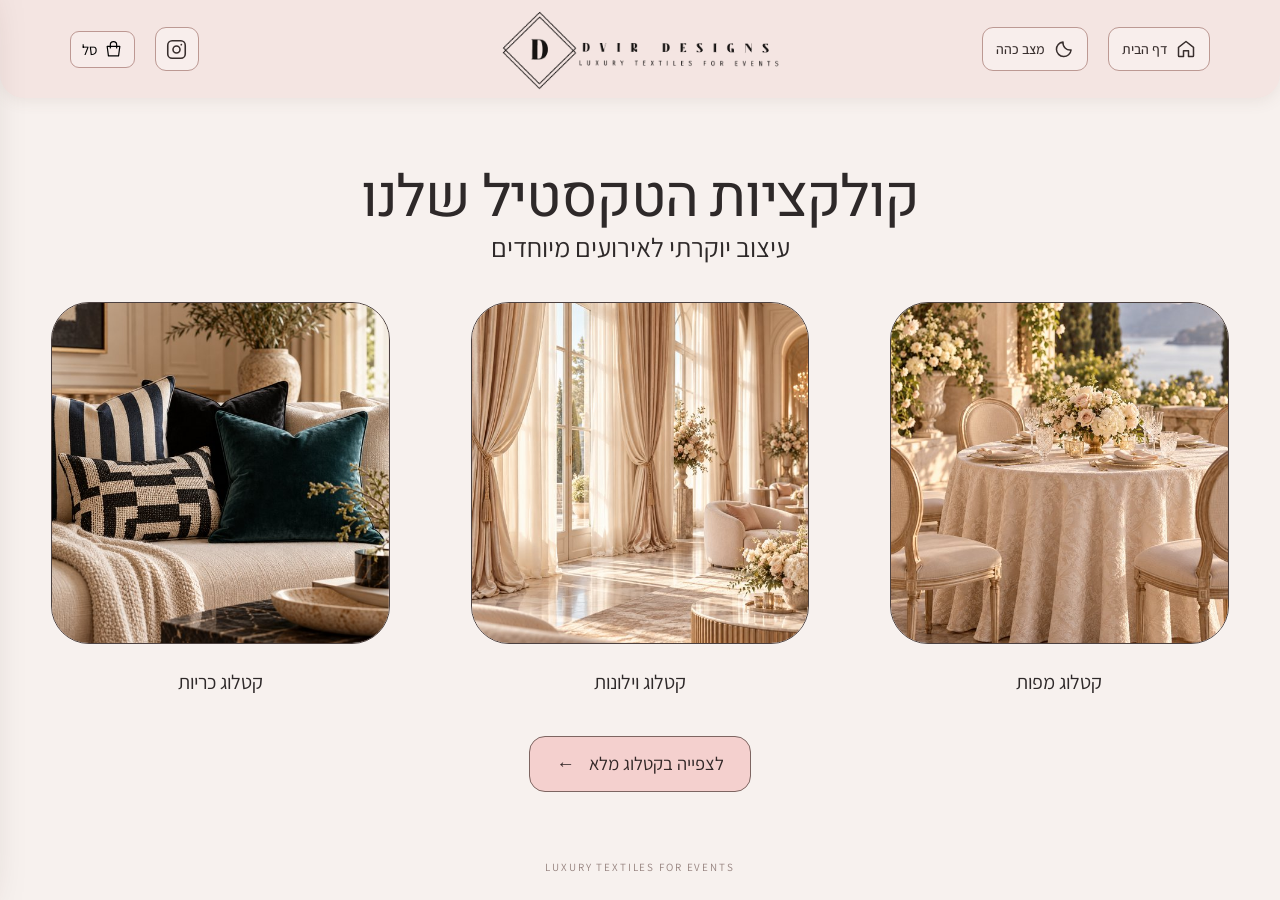
==== commit 47bcf86e: "Point Instagram header button to dvir_designs" ====
--- a/index.html
+++ b/index.html
@@ -30,7 +30,7 @@
 <span class="theme-label">מצב כהה</span></button></div>
       <a class="wordmark" href="#home" data-nav="home" aria-label="DVIR DESIGNS · דף הבית"><img src="assets/logo.png" alt="DVIR DESIGNS · Luxury Textiles for Events"></a>
       <div class="nav-left">
-        <a class="instagram-nav-button" href="https://www.instagram.com/sarit_dvir_?igsh=YzA3M2V4NDdybXdp&amp;igsi=YzA3M2V4NDdybXdp" target="_blank" rel="noopener noreferrer" aria-label="פתיחת עמוד האינסטגרם" title="אינסטגרם">
+        <a class="instagram-nav-button" href="https://www.instagram.com/dvir_designs/" target="_blank" rel="noopener noreferrer" aria-label="פתיחת עמוד האינסטגרם" title="אינסטגרם">
           <svg viewBox="0 0 24 24" width="21" height="21" fill="none" stroke="currentColor" stroke-width="1.8" stroke-linecap="round" stroke-linejoin="round" aria-hidden="true">
             <rect x="2" y="2" width="20" height="20" rx="5"/>
             <circle cx="12" cy="12" r="4"/>
--- a/theme.css
+++ b/theme.css
@@ -134,3 +134,23 @@
   .wordmark img{max-height:58px}
 }
 @media(prefers-reduced-motion:reduce){.home-nav-button{transition:none}}
+
+/* Instagram shortcut next to the cart, matching the DVIR DESIGNS header. */
+.instagram-nav-button{display:inline-flex;align-items:center;justify-content:center;flex:none;width:44px;height:44px;min-width:44px;padding:9px;border:1px solid #bc9993;border-radius:11px;background:#ffffff55;color:#382e2d;transition:background-color .2s,border-color .2s,color .2s}
+.instagram-nav-button svg{display:block;width:21px;height:21px;flex:none}
+.instagram-nav-button:hover{background:#fff8f5}
+.instagram-nav-button:focus-visible{outline:3px solid #a87974;outline-offset:3px}
+html[data-theme="dark"] .instagram-nav-button{background:#3a3037;color:#f7eff0;border-color:#8c717c}
+html[data-theme="dark"] .instagram-nav-button:hover{background:#4b3944}
+@media(max-width:700px){
+  .site-header .nav-left{gap:4px}
+  .instagram-nav-button{width:42px;height:42px;min-width:42px;padding:9px;border-radius:10px}
+  .instagram-nav-button svg{width:20px;height:20px}
+}
+@media(max-width:355px){
+  .site-header .nav-left{gap:2px}
+  .basket-trigger{min-width:42px;width:42px;min-height:42px;padding:6px}
+  .instagram-nav-button{min-width:38px;width:38px;height:42px;padding:7px}
+  .instagram-nav-button svg{width:19px;height:19px}
+}
+@media(prefers-reduced-motion:reduce){.instagram-nav-button{transition:none}}
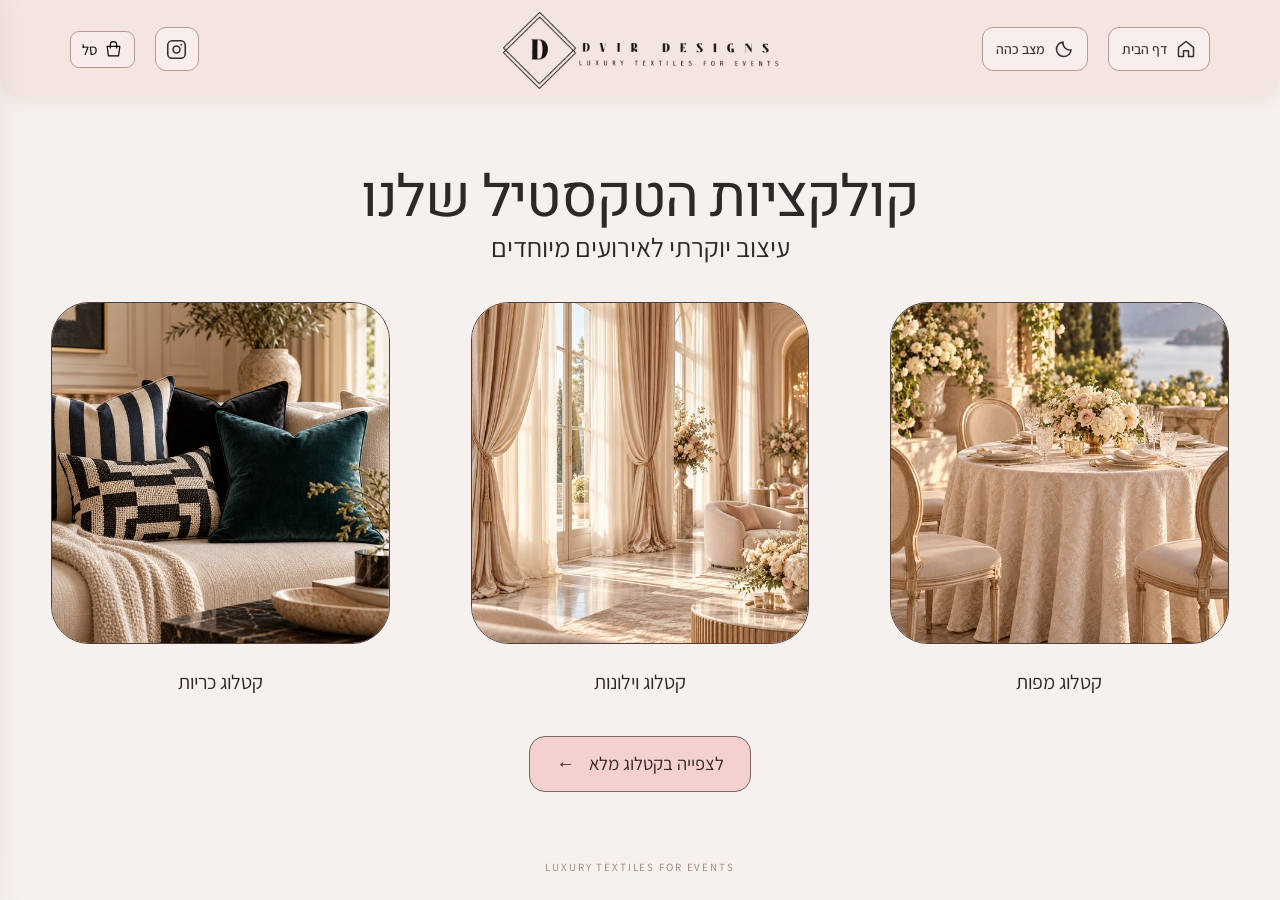
==== commit e14a7745: "Connect storefront to live design settings and editable collection headings" ====
--- a/index.html
+++ b/index.html
@@ -5,6 +5,13 @@
   <meta name="viewport" content="width=device-width,initial-scale=1">
   <meta name="theme-color" content="#f4e5e2">
   <meta name="description" content="DVIR DESIGNS — קולקציות טקסטיל יוקרתי לאירועים. כריות, וילונות ומפות, וסל מוצרים לשיתוף.">
+  <meta name="robots" content="index,follow">
+  <link rel="canonical" href="https://dvir-designs.vercel.app/">
+  <meta property="og:type" content="website">
+  <meta property="og:title" content="DVIR DESIGNS · Luxury Textiles for Events">
+  <meta property="og:description" content="קולקציות טקסטיל יוקרתי לאירועים: כריות, וילונות ומפות. מרכיבים סל מוצרים ומשתפים ללא תשלום.">
+  <meta property="og:url" content="https://dvir-designs.vercel.app/">
+  <meta property="og:image" content="https://dvir-designs.vercel.app/assets/home-pillows.jpg">
   <title>DVIR DESIGNS · Luxury Textiles for Events</title>
   <link rel="preconnect" href="https://fonts.googleapis.com">
   <link rel="preconnect" href="https://fonts.gstatic.com" crossorigin>
@@ -14,6 +21,7 @@
   <link rel="stylesheet" href="catalog-enhancements.css">
   <link rel="stylesheet" href="theme.css">
   <script src="config.js" defer></script>
+  <script src="site-design.js" defer></script>
   <script src="app.js" defer></script>
 </head>
 <body>
@@ -93,9 +101,9 @@
         </div>
           <label class="search-wrap"><span class="sr-only">חיפוש מוצר</span><svg viewBox="0 0 24 24" aria-hidden="true" width="18" height="18" fill="none" stroke="currentColor" stroke-width="1.6"><circle cx="10.5" cy="10.5" r="6.5"/><path d="m15.5 15.5 5 5"/></svg><input id="search-products" type="search" placeholder="חיפוש לפי דגם (P-174 / C-026), צבע או שם" autocomplete="off"></label>
       </div>
-      <p class="result-line" id="result-line"></p>
+      <p class="result-line" id="result-line" role="status" aria-live="polite"></p>
       <p class="catalog-disclaimer" id="catalog-disclaimer">המחירים והמלאי כפופים לאישור העסק. תמונות המוצרים שמורות בקובצי האתר. ט.ל.ח</p>
-      <div class="products-grid" id="products-grid" aria-live="polite"></div>
+      <div class="products-grid" id="products-grid"></div>
       <div class="no-results" id="no-results" hidden>לא נמצאו פריטים. נסו לשנות את החיפוש או הסינון.</div>
       <div class="pagination" id="pagination" aria-label="טעינת מוצרים נוספים"></div>
       <div class="tables-empty" id="tables-empty" hidden>
@@ -107,38 +115,53 @@
   </main>
 
   <footer class="footer">LUXURY TEXTILES FOR EVENTS</footer>
+  <button type="button" id="back-to-top" class="back-to-top" aria-label="חזרה לראש הקטלוג" title="חזרה למעלה" hidden>
+    <svg viewBox="0 0 24 24" width="20" height="20" fill="none" stroke="currentColor" stroke-width="1.8" stroke-linecap="round" stroke-linejoin="round" aria-hidden="true"><path d="m6 14 6-6 6 6"/></svg>
+  </button>
 
   <div class="cart-scrim" id="cart-scrim" hidden></div>
-  <aside class="cart-panel" id="cart-panel" role="dialog" aria-label="סל המוצרים שלי" aria-modal="true" aria-hidden="true">
+  <aside class="cart-panel" id="cart-panel" role="dialog" aria-label="סל המוצרים שלי" aria-modal="true" aria-hidden="true" inert>
     <div class="cart-top">
-      <div><h2>סל המוצרים שלי <span id="basket-number"></span></h2><p class="cart-top-note">בדיקת הפריטים לפני יצירת קישור לשיתוף</p></div>
+      <div><h2>סל המוצרים שלי <span id="basket-number"></span></h2><p class="cart-top-note">בחירת פריטים ובקשת הצעת מחיר · ללא תשלום באתר</p></div>
       <button class="close-cart" id="close-cart" type="button" aria-label="סגירת הסל">×</button>
     </div>
+    <div class="cart-items-title"><span>01</span><strong>הפריטים שנבחרו</strong><span class="cart-items-aux">ניתן לשנות כמות ומידה</span></div>
     <div class="cart-list" id="cart-list"></div>
     <div class="cart-bottom">
-      <div class="total-line"><span>סכום ביניים (כולל הצעות)</span><strong id="total">₪0</strong></div>
+      <div class="cart-summary-head"><span>02</span><strong>סיכום הסל</strong></div>
+      <p class="cart-overview" id="cart-overview" aria-live="polite">הסל ריק</p>
+      <div class="total-line"><span id="cart-total-label">סכום ביניים</span><strong id="total">₪0</strong></div>
       <p id="pricing-note" class="cart-disclaimer" hidden>הצעות מחיר הן של הלקוח וטרם אושרו על ידי העסק.</p>
       <div class="customer-identification">
+        <div class="cart-section-title"><span>03</span><strong>פרטי הלקוח והשיתוף</strong></div>
         <label for="customer-name">שם הלקוח <span aria-hidden="true">*</span></label>
         <input id="customer-name" name="customer-name" type="text" required maxlength="80" autocomplete="name" placeholder="יש להזין שם לפני שיתוף הסל" aria-describedby="customer-name-error customer-name-help">
         <p id="customer-name-error" role="alert" class="customer-name-error" hidden>חובה להזין שם לקוח לפני שיתוף הסל.</p>
         <p id="customer-name-help" class="customer-name-help">השם יופיע בהודעת WhatsApp ובקישור לסל. אין צורך להירשם.</p>
       </div>
-      <button class="pink-button full" type="button" id="share-cart">סיום ויצירת קישור לסל <span aria-hidden="true">↗</span></button>
-      <button class="outline-button full" type="button" id="whatsapp-share" disabled>שיתוף הסל ב־WhatsApp ↗</button>
+      <div class="cart-primary-actions">
+        <button class="pink-button full" type="button" id="whatsapp-share" disabled>בדיקה ושיתוף ב־WhatsApp <span aria-hidden="true">↗</span></button>
+        <button class="outline-button full" type="button" id="share-cart">יצירת קישור לסל</button>
+      </div>
       <div class="share-link-box" id="share-link-box" hidden>
         <label for="share-link-input">קישור לשיתוף הסל</label>
         <div class="share-field"><input type="text" id="share-link-input" dir="ltr" readonly aria-label="קישור לשיתוף הסל"><button type="button" id="copy-share-link" class="share-copy">העתקה</button></div>
         <p id="share-hint">הקישור מציג את כל הפריטים והכמויות כאשר פותחים אותו באתר שפורסם.</p>
       </div>
-      <button class="outline-button full" type="button" id="copy-cart">העתקת רשימת המוצרים</button>
+      <button class="cart-copy-text" type="button" id="copy-cart">העתקת רשימת המוצרים כטקסט</button>
       <p class="cart-disclaimer">המחירים המוצעים בסל הם הצעות שלך בלבד ויישמרו בקישור השיתוף. העסק צריך לאשר אותן ואת המלאי; זו אינה הזמנה ששולמה.</p>
     </div>
   </aside>
   <dialog class="image-lightbox" id="image-lightbox" aria-modal="true" aria-labelledby="zoom-caption">
     <button class="zoom-close" id="zoom-close" type="button" aria-label="סגירת תמונה מוגדלת">×</button>
-    <img id="zoom-image" alt="" decoding="async">
-    <p id="zoom-caption"></p>
+    <div class="zoom-main"><button id="zoom-prev" type="button" class="zoom-arrow" aria-label="תמונה קודמת" hidden>‹</button><img id="zoom-image" alt="" decoding="async"><button id="zoom-next" type="button" class="zoom-arrow" aria-label="תמונה הבאה" hidden>›</button></div>
+    <p id="zoom-caption"></p><p id="zoom-counter" class="zoom-counter" aria-live="polite"></p>
+  </dialog>
+  <dialog class="share-preview-dialog" id="share-preview-dialog" aria-labelledby="share-preview-title">
+    <div class="share-preview-head"><h2 id="share-preview-title">בדיקת הבקשה לפני שליחה</h2><button type="button" id="share-preview-close" aria-label="סגירת התצוגה המקדימה">×</button></div>
+    <p class="share-preview-hint">זהו סיכום הפריטים שיופיעו בבקשה. המחיר והמלאי הסופיים דורשים אישור של העסק.</p>
+    <pre id="share-preview-text" class="share-preview-text" dir="auto"></pre>
+    <div class="share-preview-actions"><button type="button" id="share-preview-back" class="outline-button">חזרה לעריכת הסל</button><button type="button" id="share-preview-send" class="pink-button">פתיחת WhatsApp ↗</button></div>
   </dialog>
   <div class="toast" id="toast" role="status" aria-live="polite"></div>
 </body>
--- a/catalog-enhancements.css
+++ b/catalog-enhancements.css
@@ -25,3 +25,64 @@
 .price-offer-input:focus{outline:2px solid #b78e86;outline-offset:1px}
 .cart-product-details{min-width:0}
 @media(max-width:510px){.price-offer-label{align-items:flex-start;flex-direction:column;gap:5px}.price-offer-input{width:100%;max-width:160px;flex-basis:auto}}
+
+/* Desktop catalog layout refinement — richer photography, unchanged mobile design. */
+@media(min-width:1101px){
+  .products-grid{grid-template-columns:repeat(4,minmax(0,1fr));gap:26px 22px}
+  .product-card{min-height:420px;padding:14px 15px 15px;border-radius:14px}
+  .product-photo{border-radius:10px}
+  .product-title{font-size:19px;margin-top:12px}
+  .product-add{min-height:41px;font-size:14px}
+}
+@media(min-width:741px) and (max-width:1100px){
+  .products-grid{grid-template-columns:repeat(3,minmax(0,1fr));gap:20px 16px}
+}
+.cart-overview{display:block;margin:0 0 10px;padding-bottom:9px;border-bottom:1px solid #eee0db;font-size:13px;line-height:1.35;font-weight:600;color:#715a54}
+.cart-model{font-size:12px;line-height:1.4;color:#8f6d66;margin-bottom:3px;font-weight:600}
+.cart-bottom .total-line{gap:12px}
+.cart-bottom .total-line span{line-height:1.4}
+@media(max-width:700px){
+  .cart-overview{font-size:12px}
+  .cart-model{font-size:11px}
+}
+
+/* Premium final pass: subtle polish without changing the DVIR DESIGNS visual language. */
+.product-photo-trigger:focus-visible{outline-offset:-4px}
+.product-card{content-visibility:auto;contain-intrinsic-size:auto 490px}
+.cart-line .cart-model{letter-spacing:.01em}
+.catalog-backup-warning{max-width:850px;margin-inline:auto;padding:9px 14px;border-radius:9px;border:1px solid #d6a4a1;background:#fff2ee;color:#873e44}
+.back-to-top{position:fixed;bottom:26px;right:24px;z-index:20;width:49px;height:49px;display:grid;place-items:center;padding:8px;border:1px solid #c9aaa2;border-radius:50%;background:#fffaf7;color:#57413a;box-shadow:0 8px 24px #34231d23;cursor:pointer;transition:transform .18s ease,background .18s ease}
+.back-to-top:hover{background:#f3d5d1;transform:translateY(-3px)}
+.back-to-top:focus-visible{outline:3px solid #a87974;outline-offset:3px}
+.back-to-top svg{width:22px;height:22px}
+@media(max-width:700px){.back-to-top{display:none!important}.product-card{contain-intrinsic-size:auto 390px}}
+@media(prefers-reduced-motion:reduce){.back-to-top{transition:none}}
+
+/* Product imagery and mobile polish 2026 — preserve each original textile. */
+.product-photo{position:relative}
+.product-gallery-count{position:absolute;top:8px;left:8px;z-index:1;pointer-events:none;background:#fff9f3ed;color:#53413d;border:1px solid #d8c5bd;border-radius:20px;padding:4px 8px;font-size:11px;font-weight:600;box-shadow:0 2px 8px #3c27221c}
+.product-card[data-category="curtains"] .product-photo{background:#f6f2ee}
+.product-card[data-category="curtains"] .product-photo-trigger img{object-fit:contain}
+.product-card[data-category="tables"] .product-photo-trigger img{object-position:center center}
+.product-card .product-add:focus-visible,.cart-panel button:focus-visible{outline:3px solid #ac777b;outline-offset:3px}
+@media(max-width:700px){
+  .products-grid{gap:20px 12px}
+  .product-card{content-visibility:auto}
+  .product-photo{border-radius:12px}
+  .product-gallery-count{font-size:10px;left:5px;top:5px;padding:3px 6px}
+  .product-card .product-add{min-height:44px;font-weight:600}
+  .cart-panel .quantity-row button{min-width:44px;min-height:44px}
+  .cart-line{grid-template-columns:76px minmax(0,1fr)}
+  .cart-line .cart-photo-trigger,.cart-line .cart-photo-trigger img{width:74px;height:74px}
+  .cart-line .quantity-row{gap:7px}
+}
+@media(max-width:390px){
+  .products-grid{gap:18px 9px}
+  .product-title{line-height:1.35;overflow-wrap:anywhere}
+  .cart-line{grid-template-columns:64px minmax(0,1fr);gap:10px}
+  .cart-line .cart-photo-trigger,.cart-line .cart-photo-trigger img{width:62px;height:62px}
+  .cart-product-details strong{overflow-wrap:anywhere}
+  .cart-primary-actions{gap:8px}
+}
+html[data-theme="dark"] .product-gallery-count{background:#342b34ed;color:#f6edf0;border-color:#7d6771}
+html[data-theme="dark"] .product-card[data-category="curtains"] .product-photo{background:#2b252b}
--- a/theme.css
+++ b/theme.css
@@ -154,3 +154,93 @@
   .instagram-nav-button svg{width:19px;height:19px}
 }
 @media(prefers-reduced-motion:reduce){.instagram-nav-button{transition:none}}
+
+/* Dark-mode customer identity and cart summary readability. */
+html[data-theme="dark"] .customer-identification label,
+html[data-theme="dark"] .cart-overview{color:#e9dce0}
+html[data-theme="dark"] .cart-overview{border-bottom-color:#5f5159}
+html[data-theme="dark"] .cart-model{color:#d7b9c3}
+html[data-theme="dark"] .customer-name-help{color:#c6b6bd}
+html[data-theme="dark"] .customer-name-error{color:#ffa4b3}
+html[data-theme="dark"] .customer-identification input{background:#352d35;color:#faf1f4;border-color:#846c78}
+html[data-theme="dark"] .customer-identification input::placeholder{color:#bca9b0}
+html[data-theme="dark"] .customer-identification input:focus{outline-color:#dcb0b8}
+
+/* Final pass: visible state for the offline catalog notice and back-to-top control. */
+html[data-theme="dark"] .catalog-backup-warning{background:#402d35;color:#ffe2e1;border-color:#98636d}
+html[data-theme="dark"] .back-to-top{background:#3a3037;color:#f7eff0;border-color:#8c717c}
+html[data-theme="dark"] .back-to-top:hover{background:#4b3944}
+
+/* Cart flow 2026 polish — numbered sections, clear order summary, mobile usability. */
+.cart-panel{width:min(520px,100%);background:#fffaf8}
+.cart-top{padding:21px 25px 17px;flex-shrink:0}
+.cart-top h2{font-size:25px;line-height:1.2}
+.cart-top-note{font-size:13px;line-height:1.45}
+.cart-items-title,.cart-summary-head,.cart-section-title{display:flex;align-items:center;gap:8px;font-size:14px;color:#493a36}
+.cart-items-title{padding:14px 24px 8px;flex-shrink:0}
+.cart-summary-head{margin-bottom:11px}
+.cart-section-title{margin-bottom:8px}
+.cart-items-title>span:first-child,.cart-summary-head>span,.cart-section-title>span{display:grid;place-items:center;width:26px;height:26px;border:1px solid #d3b4ae;background:#f8e9e5;color:#74574e;border-radius:50%;font-size:12px;font-weight:700;flex:none}
+.cart-items-aux{margin-inline-start:auto;color:#8b7770;font-size:12px}
+.cart-list{padding:2px 24px 12px;overscroll-behavior:contain}
+.cart-line{gap:15px;padding:16px 0}
+.cart-line strong{line-height:1.4}
+.cart-bottom{max-height:54dvh;padding:17px 24px max(24px,env(safe-area-inset-bottom));overscroll-behavior:contain}
+.cart-bottom .cart-overview{margin-bottom:9px}
+.cart-bottom .total-line{background:#fcf3f0;border:1px solid #ead5cd;border-radius:11px;padding:12px 14px;margin:0 0 8px}
+.cart-bottom .total-line span{font-weight:600;font-size:15px}
+.cart-bottom .total-line strong{font-size:22px;white-space:nowrap}
+.cart-bottom .customer-identification{margin:15px 0 11px;padding-top:12px;border-top:1px solid #eeded8}
+.cart-primary-actions{display:grid;grid-template-columns:1fr;gap:8px}
+.cart-primary-actions button{min-height:46px;margin:0!important}
+.cart-primary-actions #whatsapp-share{border-radius:11px;background:#eecbc7;color:#302728;border-color:#caa19b;font-weight:700}
+.cart-primary-actions #whatsapp-share:hover:not(:disabled){background:#e8bab6}
+.cart-copy-text{display:block;min-height:42px;margin:6px auto 0;padding:8px 10px;border:0;background:transparent;color:#785c54!important;text-decoration:underline;text-underline-offset:4px;font-size:13px}
+.cart-copy-text:hover{color:#332725!important}
+.cart-size-select{min-height:40px}
+.zoom-main{display:flex;align-items:center;justify-content:center;gap:8px}
+.zoom-main #zoom-image{max-width:calc(100% - 88px)}
+.zoom-main:has(.zoom-arrow[hidden]) #zoom-image{max-width:100%}
+.zoom-arrow{display:grid;place-items:center;flex:none;border:1px solid #cdb1aa;background:#fff7f4;color:#503b36;border-radius:50%;width:40px;height:40px;font-size:32px;line-height:1}
+.zoom-arrow:hover{background:#f1d1cb}
+.zoom-counter{text-align:center;margin:2px 0 0;font-size:12px;color:#76615b}
+.share-preview-dialog{position:fixed;inset:0;margin:auto;width:min(94vw,610px);max-height:91dvh;border:1px solid #d3b6af;border-radius:17px;background:#fffaf7;color:#312929;box-shadow:0 22px 85px #1d14223b;padding:24px;overflow-y:auto}
+.share-preview-dialog::backdrop{background:#1a1119a3}
+.share-preview-head{display:flex;align-items:start;justify-content:space-between;gap:15px}
+.share-preview-head h2{font-size:21px;font-weight:600;margin:0}
+#share-preview-close{width:40px;height:40px;min-width:40px;border-radius:50%;border:1px solid #d5bdb7;background:#f5e8e4;color:#3f3430;font-size:26px;line-height:1}
+.share-preview-hint{font-size:13px;line-height:1.5;color:#76615b}
+.share-preview-text{white-space:pre-wrap;overflow-wrap:anywhere;max-height:45dvh;overflow-y:auto;background:#f8efeb;border:1px solid #ead8d1;padding:14px;border-radius:11px;color:#3e3532;font:14px/1.7 'Assistant',Arial,sans-serif;direction:rtl}
+.share-preview-actions{display:flex;align-items:center;gap:10px;flex-wrap:wrap;margin-top:16px}
+.share-preview-actions button{flex:1 1 180px;margin:0;min-height:47px;font-size:15px}
+html[data-theme="dark"] .cart-items-title,html[data-theme="dark"] .cart-summary-head,html[data-theme="dark"] .cart-section-title{color:#f3e9ed}
+html[data-theme="dark"] .cart-items-aux{color:#bdaeb5}
+html[data-theme="dark"] .cart-items-title>span:first-child,html[data-theme="dark"] .cart-summary-head>span,html[data-theme="dark"] .cart-section-title>span{background:#42343c;color:#f9e9ef;border-color:#795d69}
+html[data-theme="dark"] .cart-bottom .total-line{background:#352b33;border-color:#65505c}
+html[data-theme="dark"] .cart-bottom .customer-identification{border-top-color:#63535e}
+html[data-theme="dark"] .cart-primary-actions #whatsapp-share{background:#ddb2b8;color:#281d24;border-color:#af8a93}
+html[data-theme="dark"] .cart-copy-text{color:#e1bac4!important}
+html[data-theme="dark"] .cart-copy-text:hover{color:#fff5f9!important}
+html[data-theme="dark"] .zoom-arrow{background:#392e35;color:#f6edf0;border-color:#806b76}
+html[data-theme="dark"] .zoom-counter{color:#d9bdc7}
+html[data-theme="dark"] .share-preview-dialog{background:#29232a;color:#f6edf0;border-color:#806b76}
+html[data-theme="dark"] #share-preview-close{background:#433640;color:#f6edf0;border-color:#806b76}
+html[data-theme="dark"] .share-preview-hint{color:#dbc3cb}
+html[data-theme="dark"] .share-preview-text{background:#362c34;color:#f6edf0;border-color:#765f6b}
+@media(max-width:700px){
+  .cart-top{padding:16px 18px 13px}
+  .cart-items-title{padding:10px 18px 6px;flex-wrap:wrap}
+  .cart-items-aux{font-size:11px}
+  .cart-list{padding:2px 17px 10px}
+  .cart-bottom{padding:13px 18px max(18px,env(safe-area-inset-bottom));max-height:min(56dvh,520px)}
+  .cart-bottom .total-line{padding:9px 12px}
+  .cart-bottom .total-line strong{font-size:20px}
+  .cart-size-select,.price-offer-input{min-height:44px;font-size:16px}
+  .share-preview-dialog{padding:17px;width:calc(100vw - 18px)}
+}
+@media(max-width:355px){
+  .cart-items-aux{display:none}
+  .cart-top h2{font-size:23px}
+  .share-preview-head h2{font-size:18px}
+}
+@media(prefers-reduced-motion:reduce){.zoom-arrow,.share-preview-dialog{transition:none}}
